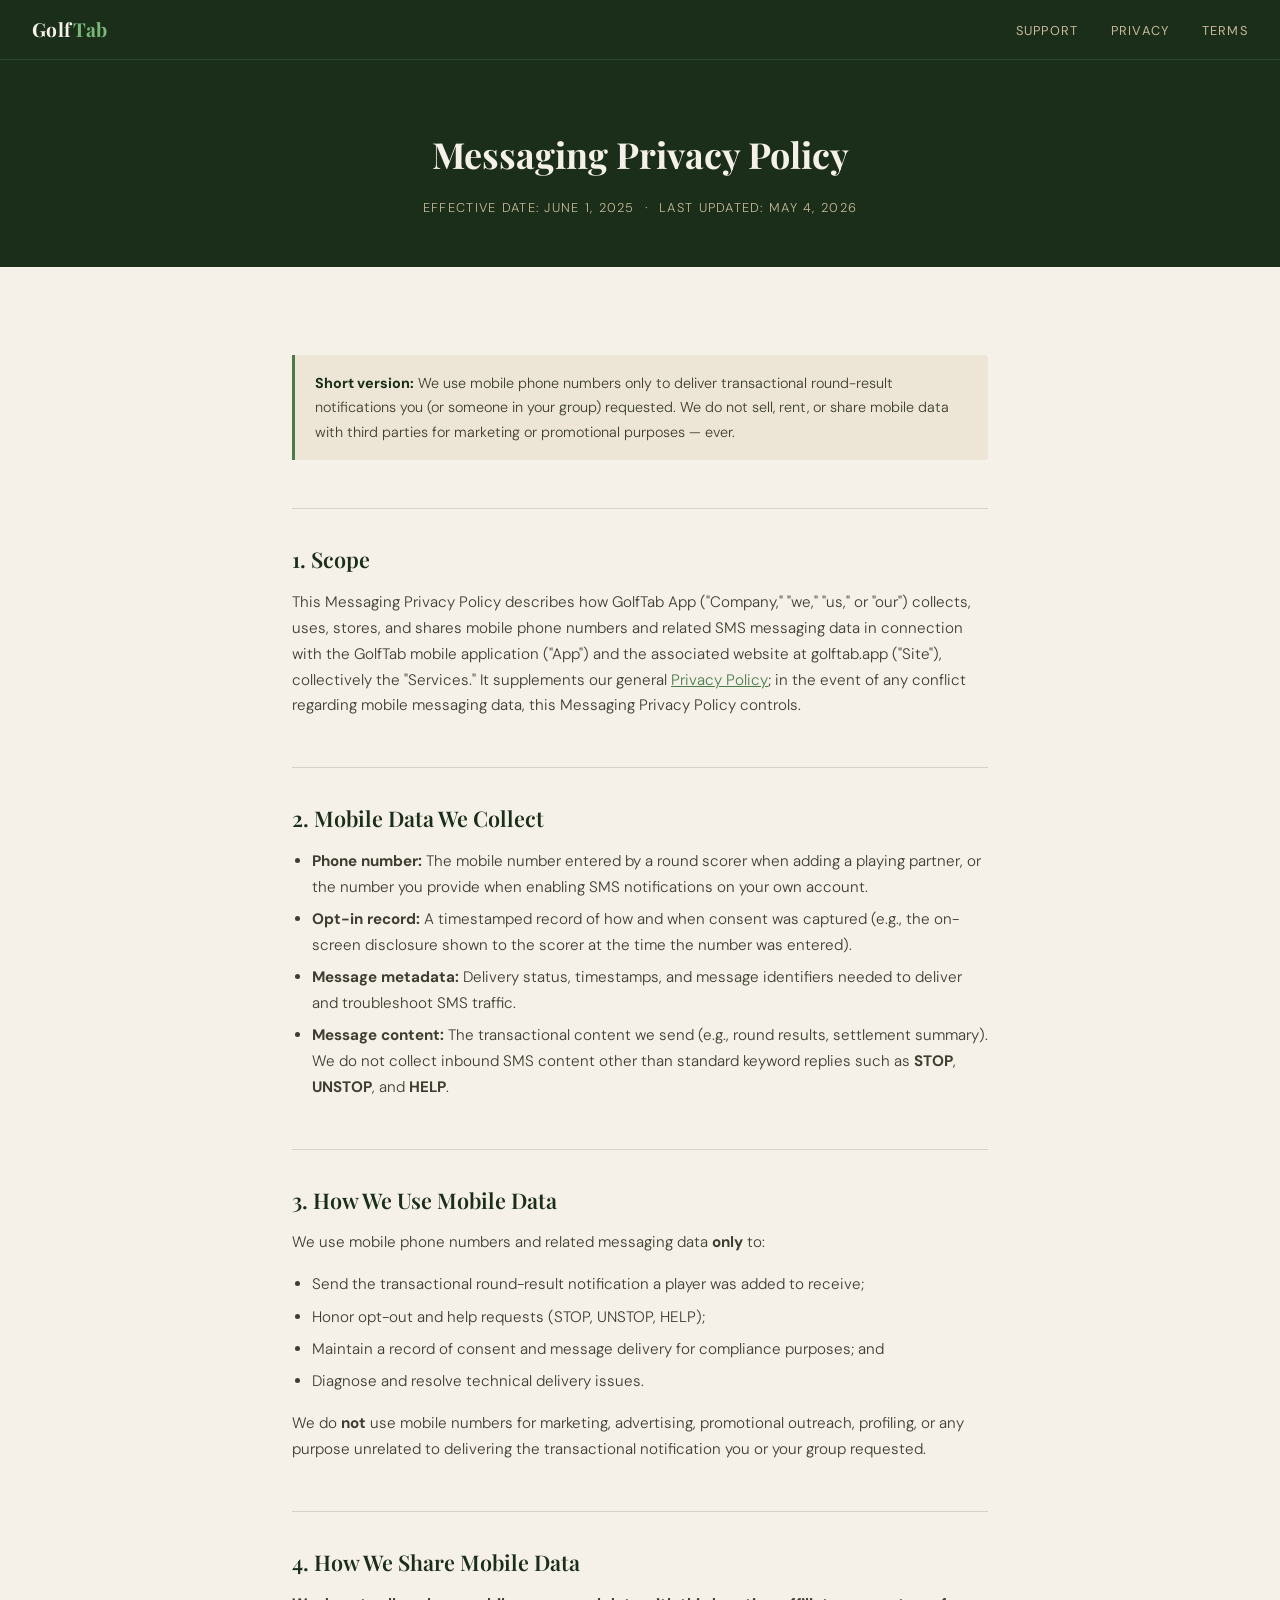
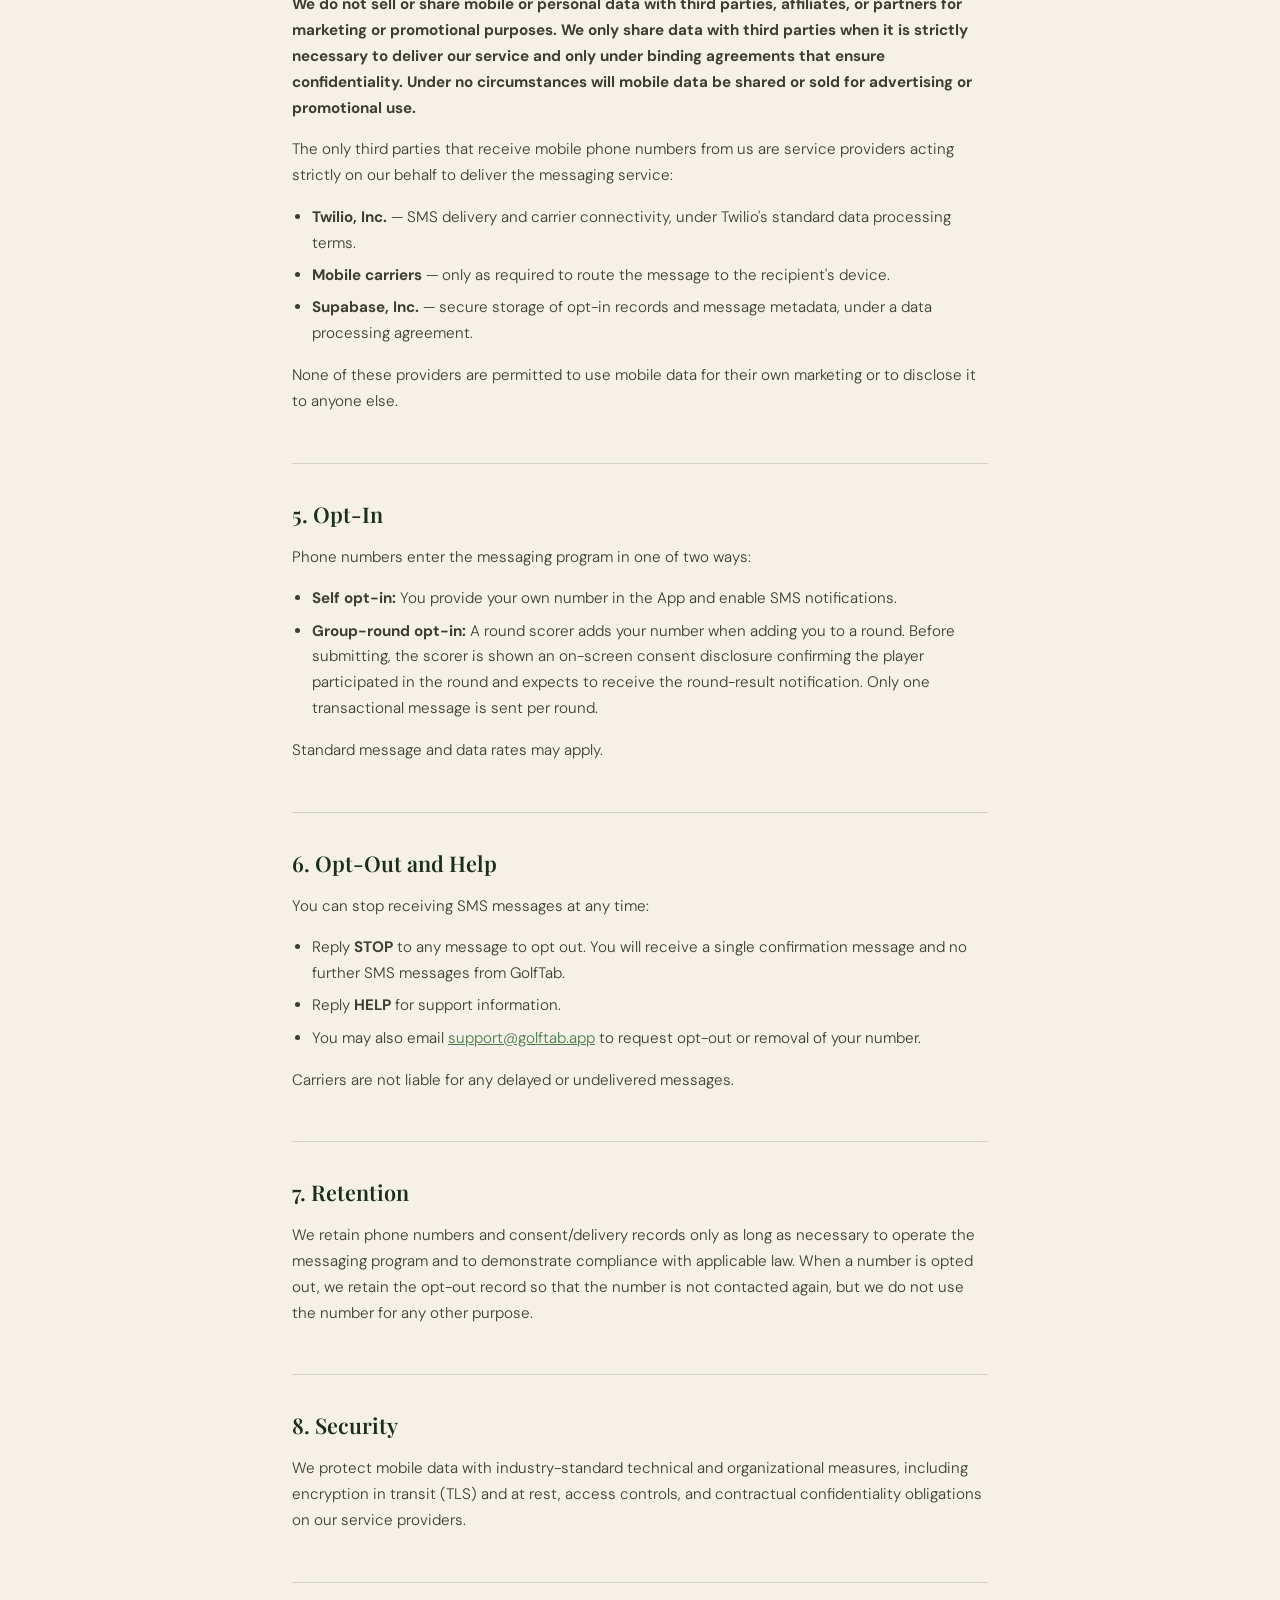
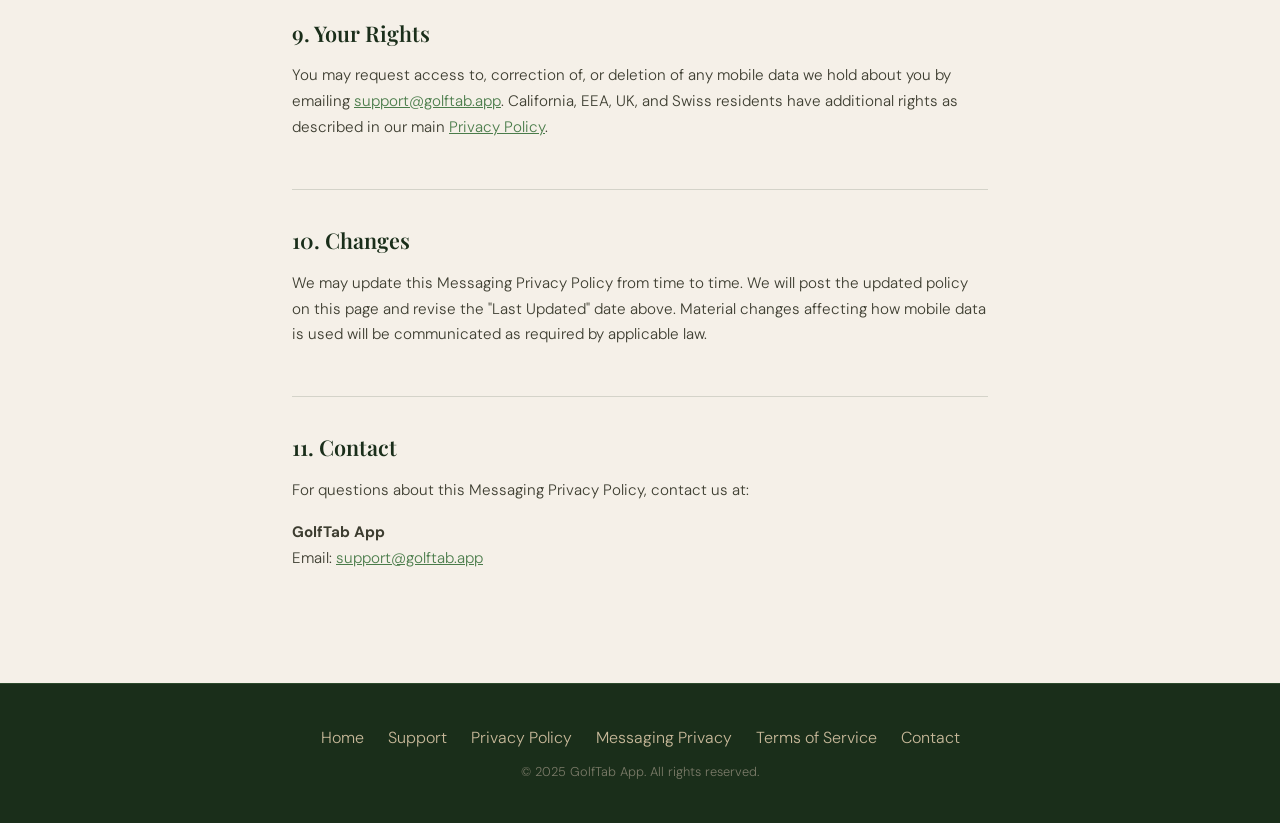
==== messaging-privacy.html @ 6eedebc6 "Add dedicated Messaging Privacy Policy and Messaging Terms pages Adds golftab.app/messaging-privacy " ====
<!DOCTYPE html>
<html lang="en">
<head>
  <meta charset="UTF-8" />
  <meta name="viewport" content="width=device-width, initial-scale=1.0" />
  <title>Messaging Privacy Policy — GolfTab App</title>
  <meta name="description" content="GolfTab App Messaging Privacy Policy. How we collect, use, and protect mobile phone numbers and SMS data." />
  <link rel="stylesheet" href="style.css" />
</head>
<body>

<nav>
  <a href="index.html" class="nav-logo">Golf<span>Tab</span></a>
  <ul>
    <li><a href="support.html">Support</a></li>
    <li><a href="privacy.html">Privacy</a></li>
    <li><a href="terms.html">Terms</a></li>
  </ul>
</nav>

<div class="legal-hero">
  <h1>Messaging Privacy Policy</h1>
  <p class="meta">Effective Date: June 1, 2025 &nbsp;·&nbsp; Last Updated: May 4, 2026</p>
</div>

<div class="legal-body">

  <div class="callout">
    <strong>Short version:</strong> We use mobile phone numbers only to deliver transactional round-result notifications you (or someone in your group) requested. We do not sell, rent, or share mobile data with third parties for marketing or promotional purposes — ever.
  </div>

  <h2>1. Scope</h2>
  <p>This Messaging Privacy Policy describes how GolfTab App ("Company," "we," "us," or "our") collects, uses, stores, and shares mobile phone numbers and related SMS messaging data in connection with the GolfTab mobile application ("App") and the associated website at golftab.app ("Site"), collectively the "Services." It supplements our general <a href="privacy.html">Privacy Policy</a>; in the event of any conflict regarding mobile messaging data, this Messaging Privacy Policy controls.</p>

  <h2>2. Mobile Data We Collect</h2>
  <ul>
    <li><strong>Phone number:</strong> The mobile number entered by a round scorer when adding a playing partner, or the number you provide when enabling SMS notifications on your own account.</li>
    <li><strong>Opt-in record:</strong> A timestamped record of how and when consent was captured (e.g., the on-screen disclosure shown to the scorer at the time the number was entered).</li>
    <li><strong>Message metadata:</strong> Delivery status, timestamps, and message identifiers needed to deliver and troubleshoot SMS traffic.</li>
    <li><strong>Message content:</strong> The transactional content we send (e.g., round results, settlement summary). We do not collect inbound SMS content other than standard keyword replies such as <strong>STOP</strong>, <strong>UNSTOP</strong>, and <strong>HELP</strong>.</li>
  </ul>

  <h2>3. How We Use Mobile Data</h2>
  <p>We use mobile phone numbers and related messaging data <strong>only</strong> to:</p>
  <ul>
    <li>Send the transactional round-result notification a player was added to receive;</li>
    <li>Honor opt-out and help requests (STOP, UNSTOP, HELP);</li>
    <li>Maintain a record of consent and message delivery for compliance purposes; and</li>
    <li>Diagnose and resolve technical delivery issues.</li>
  </ul>
  <p>We do <strong>not</strong> use mobile numbers for marketing, advertising, promotional outreach, profiling, or any purpose unrelated to delivering the transactional notification you or your group requested.</p>

  <h2>4. How We Share Mobile Data</h2>
  <p><strong>We do not sell or share mobile or personal data with third parties, affiliates, or partners for marketing or promotional purposes. We only share data with third parties when it is strictly necessary to deliver our service and only under binding agreements that ensure confidentiality. Under no circumstances will mobile data be shared or sold for advertising or promotional use.</strong></p>
  <p>The only third parties that receive mobile phone numbers from us are service providers acting strictly on our behalf to deliver the messaging service:</p>
  <ul>
    <li><strong>Twilio, Inc.</strong> — SMS delivery and carrier connectivity, under Twilio's standard data processing terms.</li>
    <li><strong>Mobile carriers</strong> — only as required to route the message to the recipient's device.</li>
    <li><strong>Supabase, Inc.</strong> — secure storage of opt-in records and message metadata, under a data processing agreement.</li>
  </ul>
  <p>None of these providers are permitted to use mobile data for their own marketing or to disclose it to anyone else.</p>

  <h2>5. Opt-In</h2>
  <p>Phone numbers enter the messaging program in one of two ways:</p>
  <ul>
    <li><strong>Self opt-in:</strong> You provide your own number in the App and enable SMS notifications.</li>
    <li><strong>Group-round opt-in:</strong> A round scorer adds your number when adding you to a round. Before submitting, the scorer is shown an on-screen consent disclosure confirming the player participated in the round and expects to receive the round-result notification. Only one transactional message is sent per round.</li>
  </ul>
  <p>Standard message and data rates may apply.</p>

  <h2>6. Opt-Out and Help</h2>
  <p>You can stop receiving SMS messages at any time:</p>
  <ul>
    <li>Reply <strong>STOP</strong> to any message to opt out. You will receive a single confirmation message and no further SMS messages from GolfTab.</li>
    <li>Reply <strong>HELP</strong> for support information.</li>
    <li>You may also email <a href="mailto:support@golftab.app">support@golftab.app</a> to request opt-out or removal of your number.</li>
  </ul>
  <p>Carriers are not liable for any delayed or undelivered messages.</p>

  <h2>7. Retention</h2>
  <p>We retain phone numbers and consent/delivery records only as long as necessary to operate the messaging program and to demonstrate compliance with applicable law. When a number is opted out, we retain the opt-out record so that the number is not contacted again, but we do not use the number for any other purpose.</p>

  <h2>8. Security</h2>
  <p>We protect mobile data with industry-standard technical and organizational measures, including encryption in transit (TLS) and at rest, access controls, and contractual confidentiality obligations on our service providers.</p>

  <h2>9. Your Rights</h2>
  <p>You may request access to, correction of, or deletion of any mobile data we hold about you by emailing <a href="mailto:support@golftab.app">support@golftab.app</a>. California, EEA, UK, and Swiss residents have additional rights as described in our main <a href="privacy.html">Privacy Policy</a>.</p>

  <h2>10. Changes</h2>
  <p>We may update this Messaging Privacy Policy from time to time. We will post the updated policy on this page and revise the "Last Updated" date above. Material changes affecting how mobile data is used will be communicated as required by applicable law.</p>

  <h2>11. Contact</h2>
  <p>For questions about this Messaging Privacy Policy, contact us at:</p>
  <p>
    <strong>GolfTab App</strong><br>
    Email: <a href="mailto:support@golftab.app">support@golftab.app</a>
  </p>

</div>

<footer>
  <div class="footer-links">
    <a href="index.html">Home</a>
    <a href="support.html">Support</a>
    <a href="privacy.html">Privacy Policy</a>
    <a href="messaging-privacy.html">Messaging Privacy</a>
    <a href="terms.html">Terms of Service</a>
    <a href="mailto:support@golftab.app">Contact</a>
  </div>
  <p>&copy; 2025 GolfTab App. All rights reserved.</p>
</footer>

</body>
</html>
---- style.css ----
@import url('https://fonts.googleapis.com/css2?family=Playfair+Display:wght@400;600;700&family=DM+Sans:ital,wght@0,300;0,400;0,500;1,300&display=swap');

*, *::before, *::after { box-sizing: border-box; margin: 0; padding: 0; }

:root {
  --green-deep:   #1a2e1a;
  --green-mid:    #2d4a2d;
  --green-accent: #4a7c4a;
  --green-light:  #7ab87a;
  --cream:        #f5f0e8;
  --cream-dark:   #ede6d6;
  --tan:          #c8b99a;
  --ink:          #1a1a14;
  --ink-soft:     #3d3d30;
  --muted:        #7a7a68;
  --white:        #ffffff;
  --rule:         rgba(26,46,26,0.15);
}

html { scroll-behavior: smooth; }

body {
  font-family: 'DM Sans', sans-serif;
  font-weight: 300;
  background: var(--cream);
  color: var(--ink);
  line-height: 1.7;
  font-size: 16px;
}

/* ── NAV ── */
nav {
  position: sticky; top: 0; z-index: 100;
  background: var(--green-deep);
  padding: 0 2rem;
  display: flex; align-items: center; justify-content: space-between;
  height: 60px;
  border-bottom: 1px solid var(--green-mid);
}
.nav-logo {
  font-family: 'Playfair Display', serif;
  font-size: 1.2rem;
  font-weight: 700;
  color: var(--cream);
  text-decoration: none;
  letter-spacing: 0.02em;
}
.nav-logo span { color: var(--green-light); }
nav ul {
  list-style: none;
  display: flex; gap: 2rem;
}
nav ul a {
  font-size: 0.8rem;
  font-weight: 400;
  letter-spacing: 0.1em;
  text-transform: uppercase;
  color: var(--tan);
  text-decoration: none;
  transition: color 0.2s;
}
nav ul a:hover { color: var(--cream); }

/* ── HERO ── */
.hero {
  background: var(--green-deep);
  padding: 6rem 2rem 5rem;
  text-align: center;
  position: relative;
  overflow: hidden;
}
.hero::before {
  content: '';
  position: absolute; inset: 0;
  background: radial-gradient(ellipse at 50% 120%, var(--green-mid) 0%, transparent 65%);
  pointer-events: none;
}
.hero-eyebrow {
  font-size: 0.7rem;
  letter-spacing: 0.25em;
  text-transform: uppercase;
  color: var(--green-light);
  margin-bottom: 1.25rem;
  font-weight: 500;
}
.hero h1 {
  font-family: 'Playfair Display', serif;
  font-size: clamp(2.5rem, 6vw, 4.5rem);
  font-weight: 700;
  color: var(--cream);
  line-height: 1.1;
  max-width: 700px;
  margin: 0 auto 1.5rem;
}
.hero h1 em {
  font-style: italic;
  color: var(--green-light);
}
.hero-sub {
  font-size: 1.05rem;
  color: var(--tan);
  max-width: 480px;
  margin: 0 auto 2.5rem;
  font-weight: 300;
}
.btn {
  display: inline-block;
  padding: 0.85rem 2.25rem;
  background: var(--green-accent);
  color: var(--cream);
  border-radius: 4px;
  font-size: 0.8rem;
  font-weight: 500;
  letter-spacing: 0.12em;
  text-transform: uppercase;
  text-decoration: none;
  transition: background 0.2s, transform 0.15s;
}
.btn:hover { background: var(--green-light); transform: translateY(-1px); }
.btn-outline {
  background: transparent;
  border: 1px solid var(--green-accent);
  color: var(--green-light);
  margin-left: 1rem;
}
.btn-outline:hover { background: var(--green-mid); }

/* ── FEATURES ── */
.features {
  display: grid;
  grid-template-columns: repeat(auto-fit, minmax(220px, 1fr));
  gap: 1px;
  background: var(--rule);
  border-top: 1px solid var(--rule);
  border-bottom: 1px solid var(--rule);
}
.feature-card {
  background: var(--cream);
  padding: 2.5rem 2rem;
}
.feature-icon {
  font-size: 1.8rem;
  margin-bottom: 1rem;
}
.feature-card h3 {
  font-family: 'Playfair Display', serif;
  font-size: 1.1rem;
  font-weight: 600;
  margin-bottom: 0.5rem;
  color: var(--green-deep);
}
.feature-card p {
  font-size: 0.9rem;
  color: var(--ink-soft);
  line-height: 1.65;
}

/* ── DISCLAIMER BAND ── */
.disclaimer-band {
  background: var(--green-mid);
  padding: 2rem;
  text-align: center;
}
.disclaimer-band p {
  font-size: 0.85rem;
  color: var(--tan);
  max-width: 640px;
  margin: 0 auto;
  line-height: 1.6;
}
.disclaimer-band strong { color: var(--cream); }

/* ── LEGAL PAGES ── */
.legal-hero {
  background: var(--green-deep);
  padding: 4rem 2rem 3rem;
  text-align: center;
}
.legal-hero h1 {
  font-family: 'Playfair Display', serif;
  font-size: 2.25rem;
  color: var(--cream);
  font-weight: 700;
}
.legal-hero .meta {
  font-size: 0.8rem;
  letter-spacing: 0.1em;
  text-transform: uppercase;
  color: var(--tan);
  margin-top: 0.75rem;
}

.legal-body {
  max-width: 760px;
  margin: 0 auto;
  padding: 4rem 2rem 6rem;
}
.legal-body h2 {
  font-family: 'Playfair Display', serif;
  font-size: 1.35rem;
  font-weight: 600;
  color: var(--green-deep);
  margin: 3rem 0 0.75rem;
  padding-top: 2rem;
  border-top: 1px solid var(--rule);
}
.legal-body h2:first-child { border-top: none; margin-top: 0; padding-top: 0; }
.legal-body p { margin-bottom: 1rem; color: var(--ink-soft); font-size: 0.95rem; }
.legal-body ul {
  margin: 0.5rem 0 1rem 1.25rem;
  color: var(--ink-soft);
  font-size: 0.95rem;
}
.legal-body ul li { margin-bottom: 0.4rem; }
.legal-body a { color: var(--green-accent); text-decoration: underline; }
.legal-body .callout {
  background: var(--cream-dark);
  border-left: 3px solid var(--green-accent);
  padding: 1rem 1.25rem;
  margin: 1.5rem 0;
  border-radius: 0 4px 4px 0;
  font-size: 0.9rem;
  color: var(--ink-soft);
}
.legal-body .callout strong { color: var(--green-deep); }

/* ── FOOTER ── */
footer {
  background: var(--green-deep);
  padding: 2.5rem 2rem;
  text-align: center;
  border-top: 1px solid var(--green-mid);
}
footer p {
  font-size: 0.8rem;
  color: var(--muted);
  line-height: 1.8;
}
footer a { color: var(--tan); text-decoration: none; }
footer a:hover { color: var(--cream); }
.footer-links { margin-bottom: 0.5rem; display: flex; justify-content: center; gap: 1.5rem; flex-wrap: wrap; }

@media (max-width: 600px) {
  .hero { padding: 4rem 1.25rem 3.5rem; }
  .btn-outline { margin-left: 0; margin-top: 0.75rem; }
  nav ul { gap: 1rem; }
  .legal-body { padding: 2.5rem 1.25rem 4rem; }
}
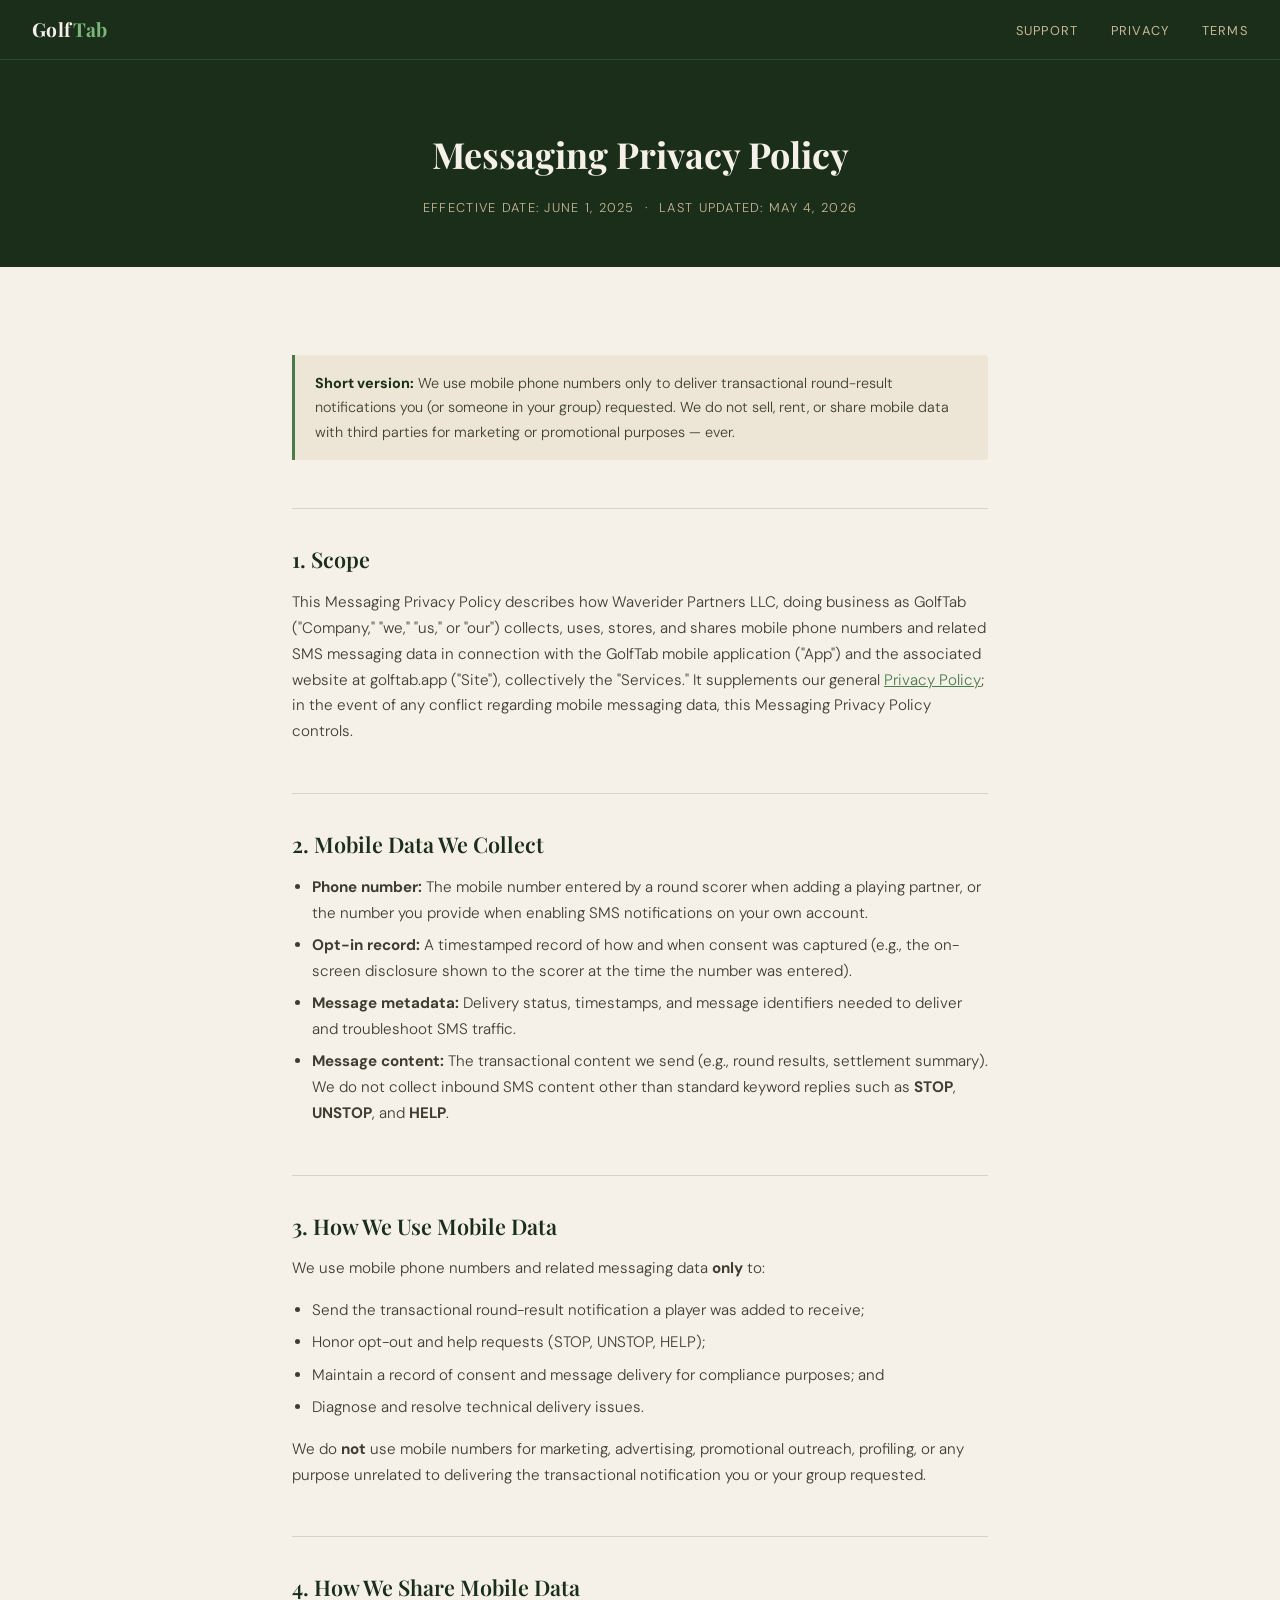
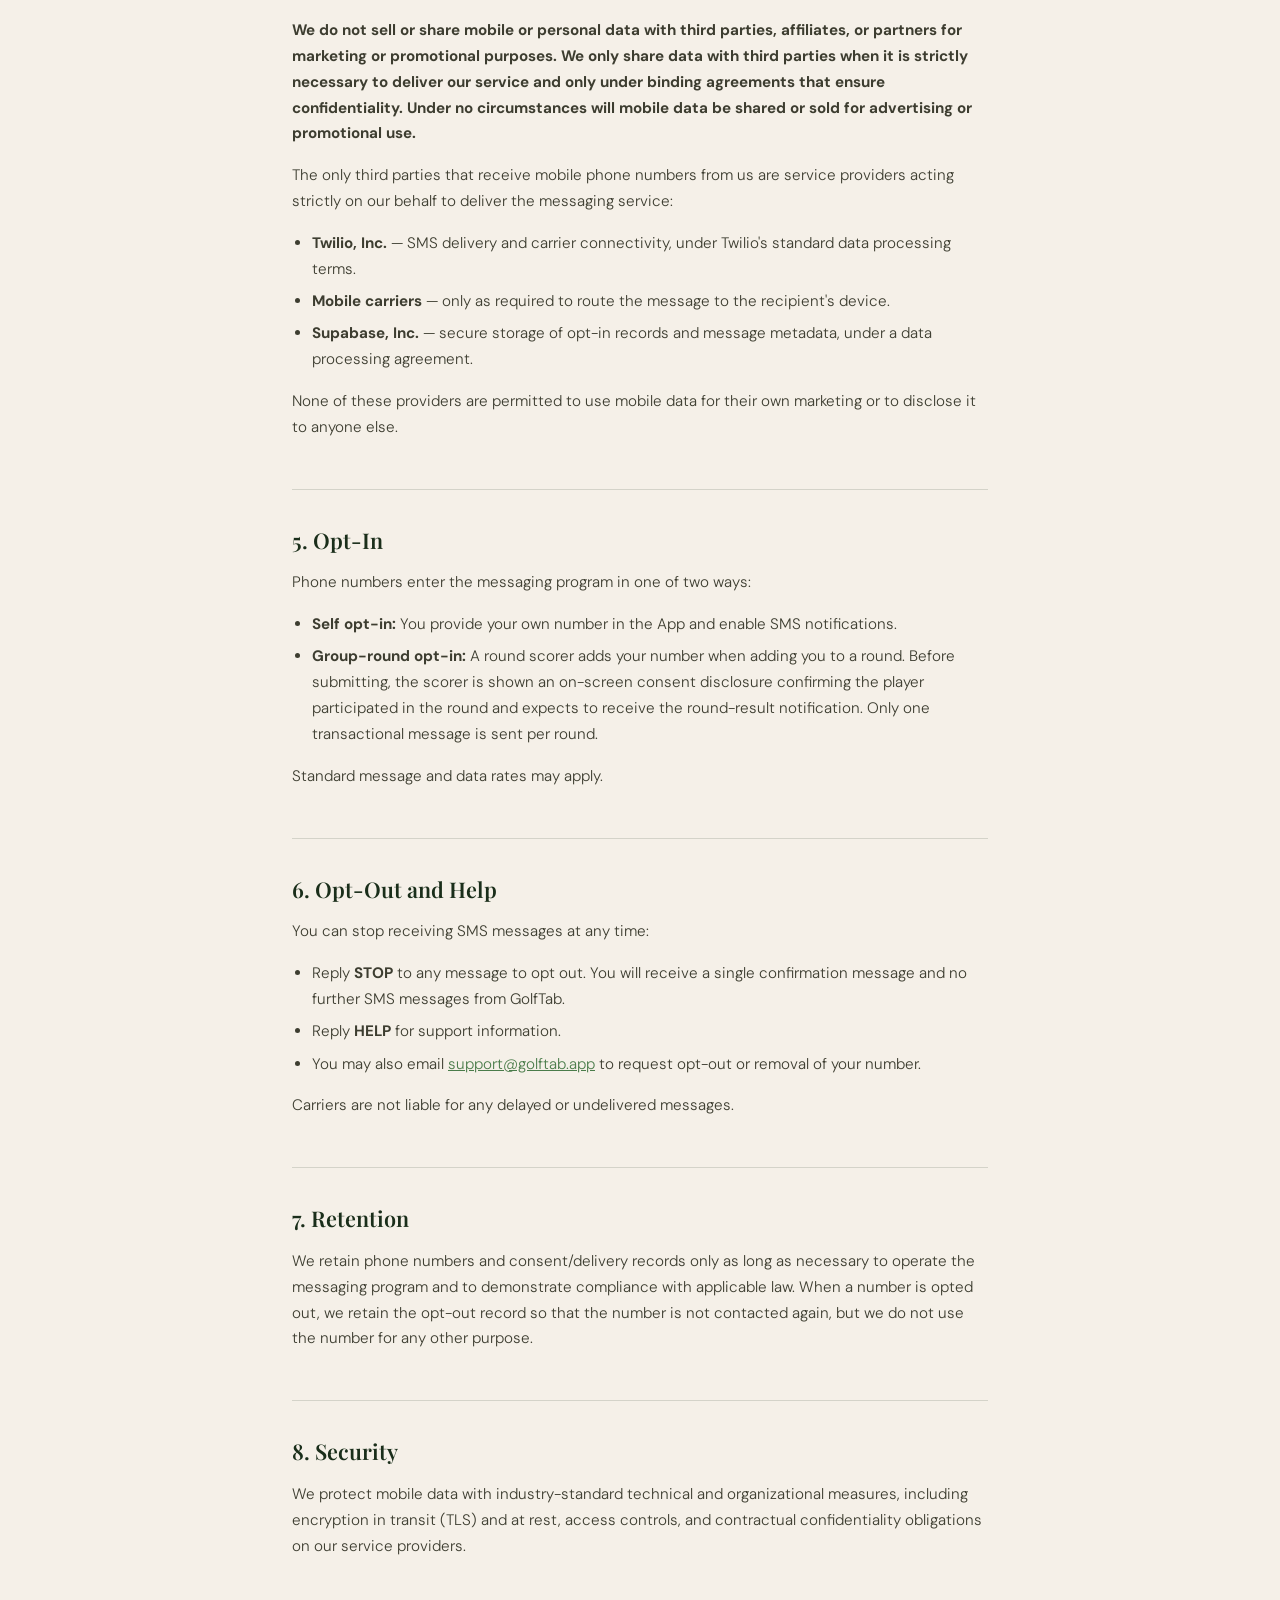
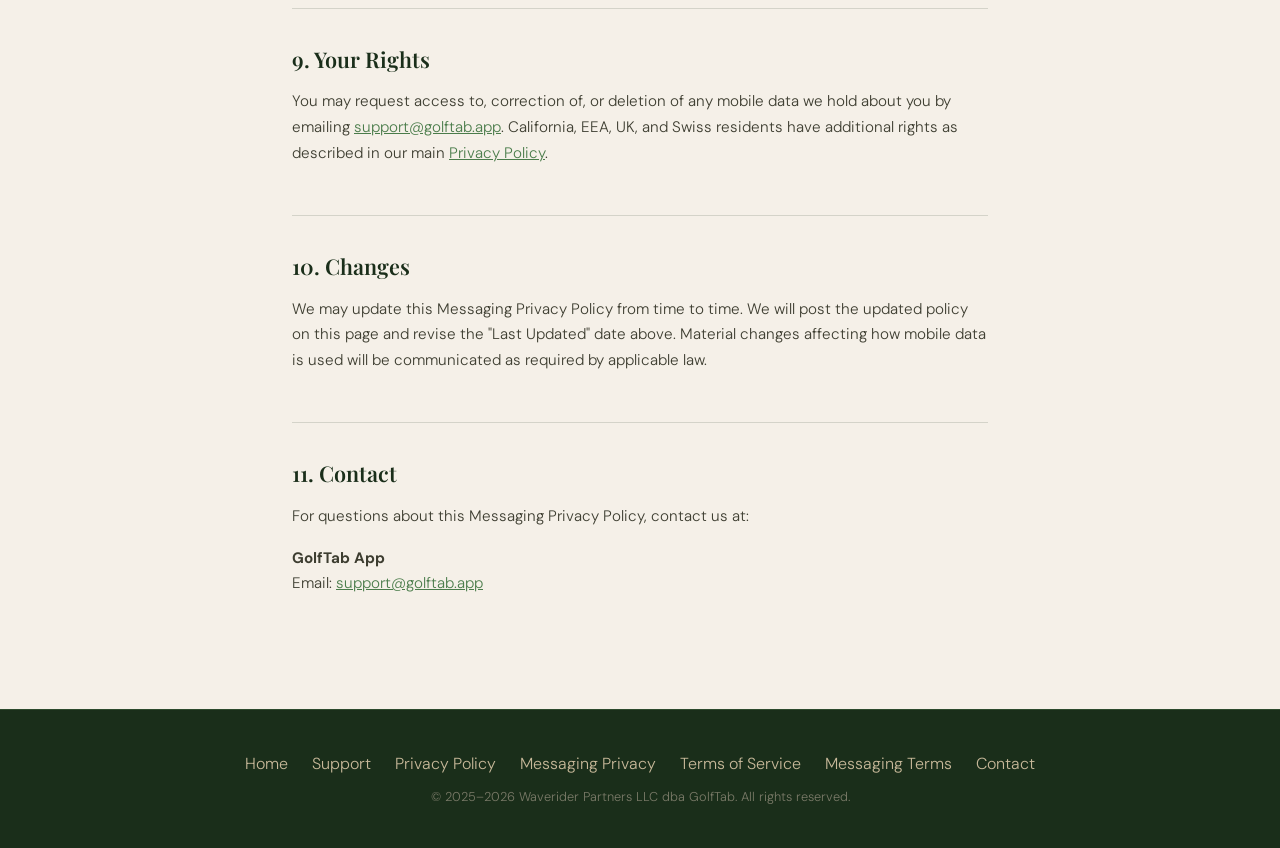
==== commit 816fc260: "Identify Waverider Partners LLC as operator across legal pages Connects the GolfTab brand to its reg" ====
--- a/messaging-privacy.html
+++ b/messaging-privacy.html
@@ -30,7 +30,7 @@
   </div>
 
   <h2>1. Scope</h2>
-  <p>This Messaging Privacy Policy describes how GolfTab App ("Company," "we," "us," or "our") collects, uses, stores, and shares mobile phone numbers and related SMS messaging data in connection with the GolfTab mobile application ("App") and the associated website at golftab.app ("Site"), collectively the "Services." It supplements our general <a href="privacy.html">Privacy Policy</a>; in the event of any conflict regarding mobile messaging data, this Messaging Privacy Policy controls.</p>
+  <p>This Messaging Privacy Policy describes how Waverider Partners LLC, doing business as GolfTab ("Company," "we," "us," or "our") collects, uses, stores, and shares mobile phone numbers and related SMS messaging data in connection with the GolfTab mobile application ("App") and the associated website at golftab.app ("Site"), collectively the "Services." It supplements our general <a href="privacy.html">Privacy Policy</a>; in the event of any conflict regarding mobile messaging data, this Messaging Privacy Policy controls.</p>
 
   <h2>2. Mobile Data We Collect</h2>
   <ul>
@@ -105,9 +105,10 @@
     <a href="privacy.html">Privacy Policy</a>
     <a href="messaging-privacy.html">Messaging Privacy</a>
     <a href="terms.html">Terms of Service</a>
+    <a href="messaging-terms.html">Messaging Terms</a>
     <a href="mailto:support@golftab.app">Contact</a>
   </div>
-  <p>&copy; 2025 GolfTab App. All rights reserved.</p>
+  <p>&copy; 2025&ndash;2026 Waverider Partners LLC dba GolfTab. All rights reserved.</p>
 </footer>
 
 </body>
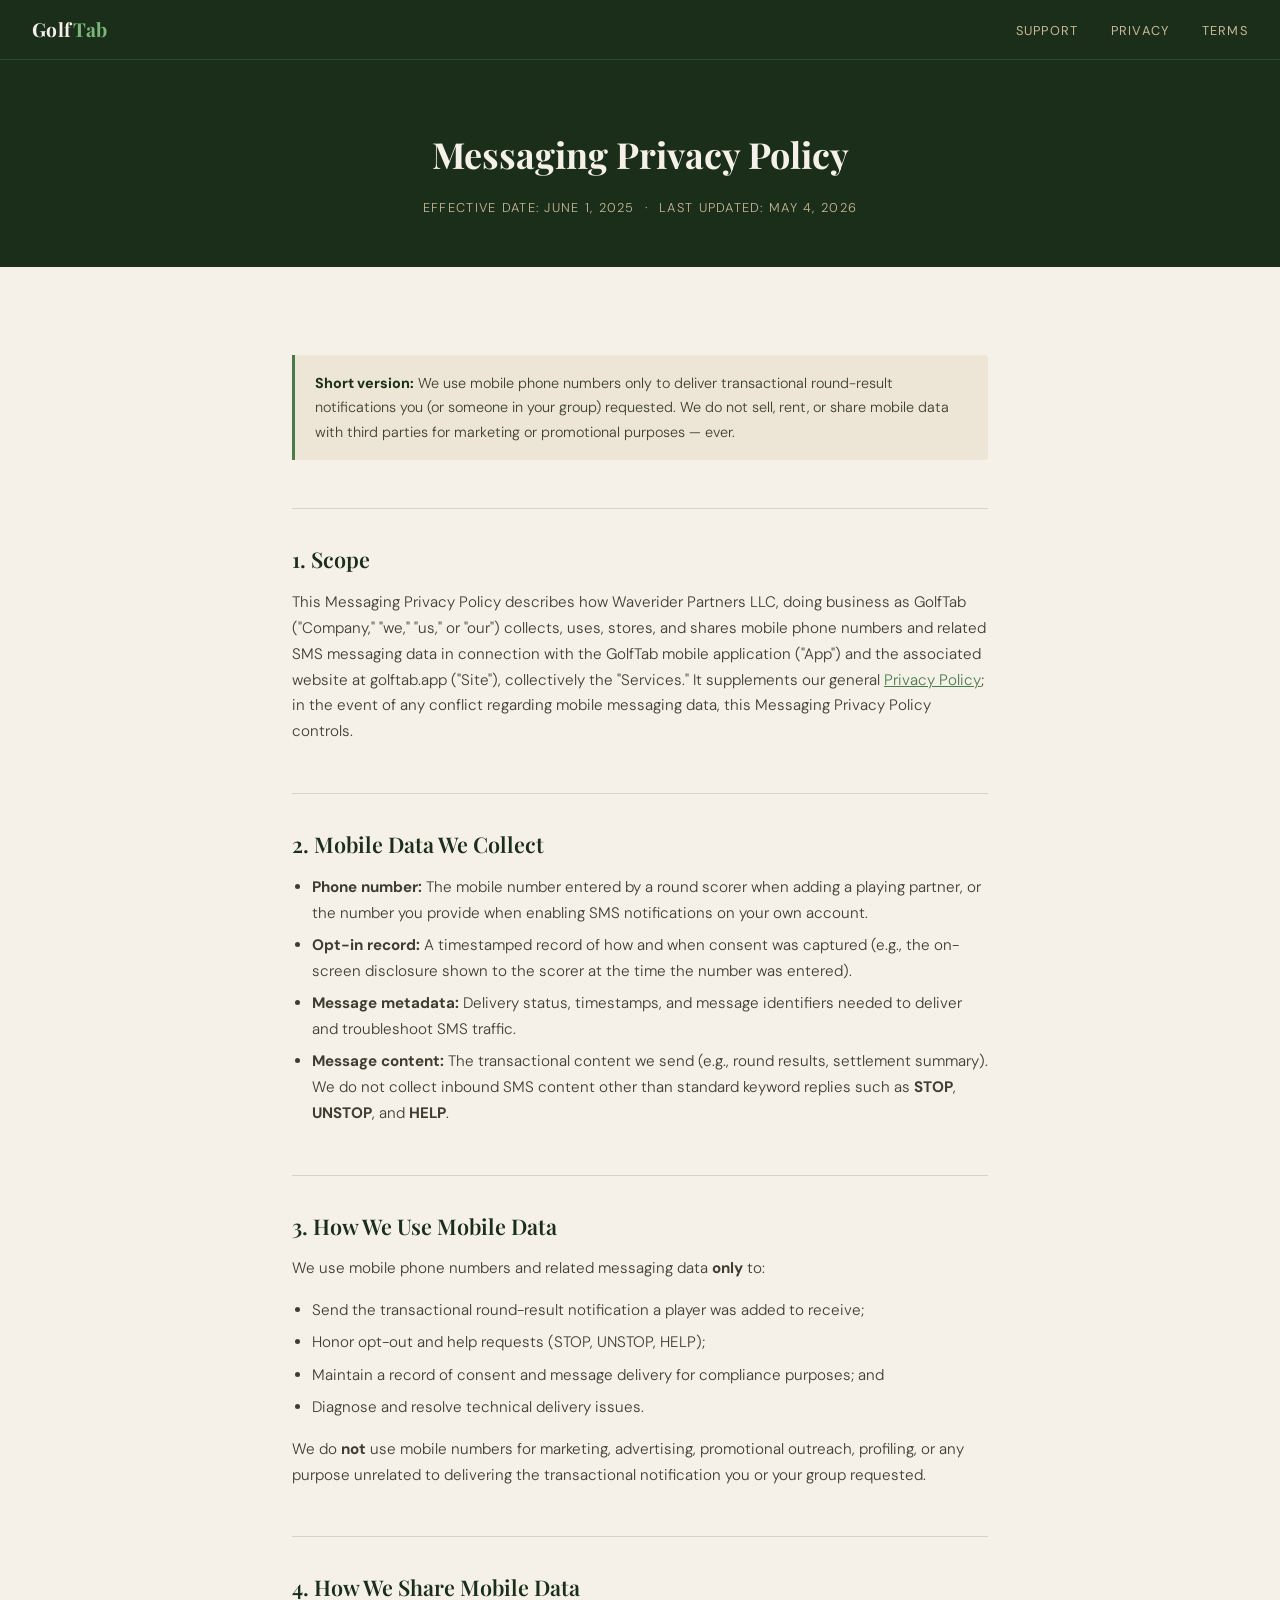
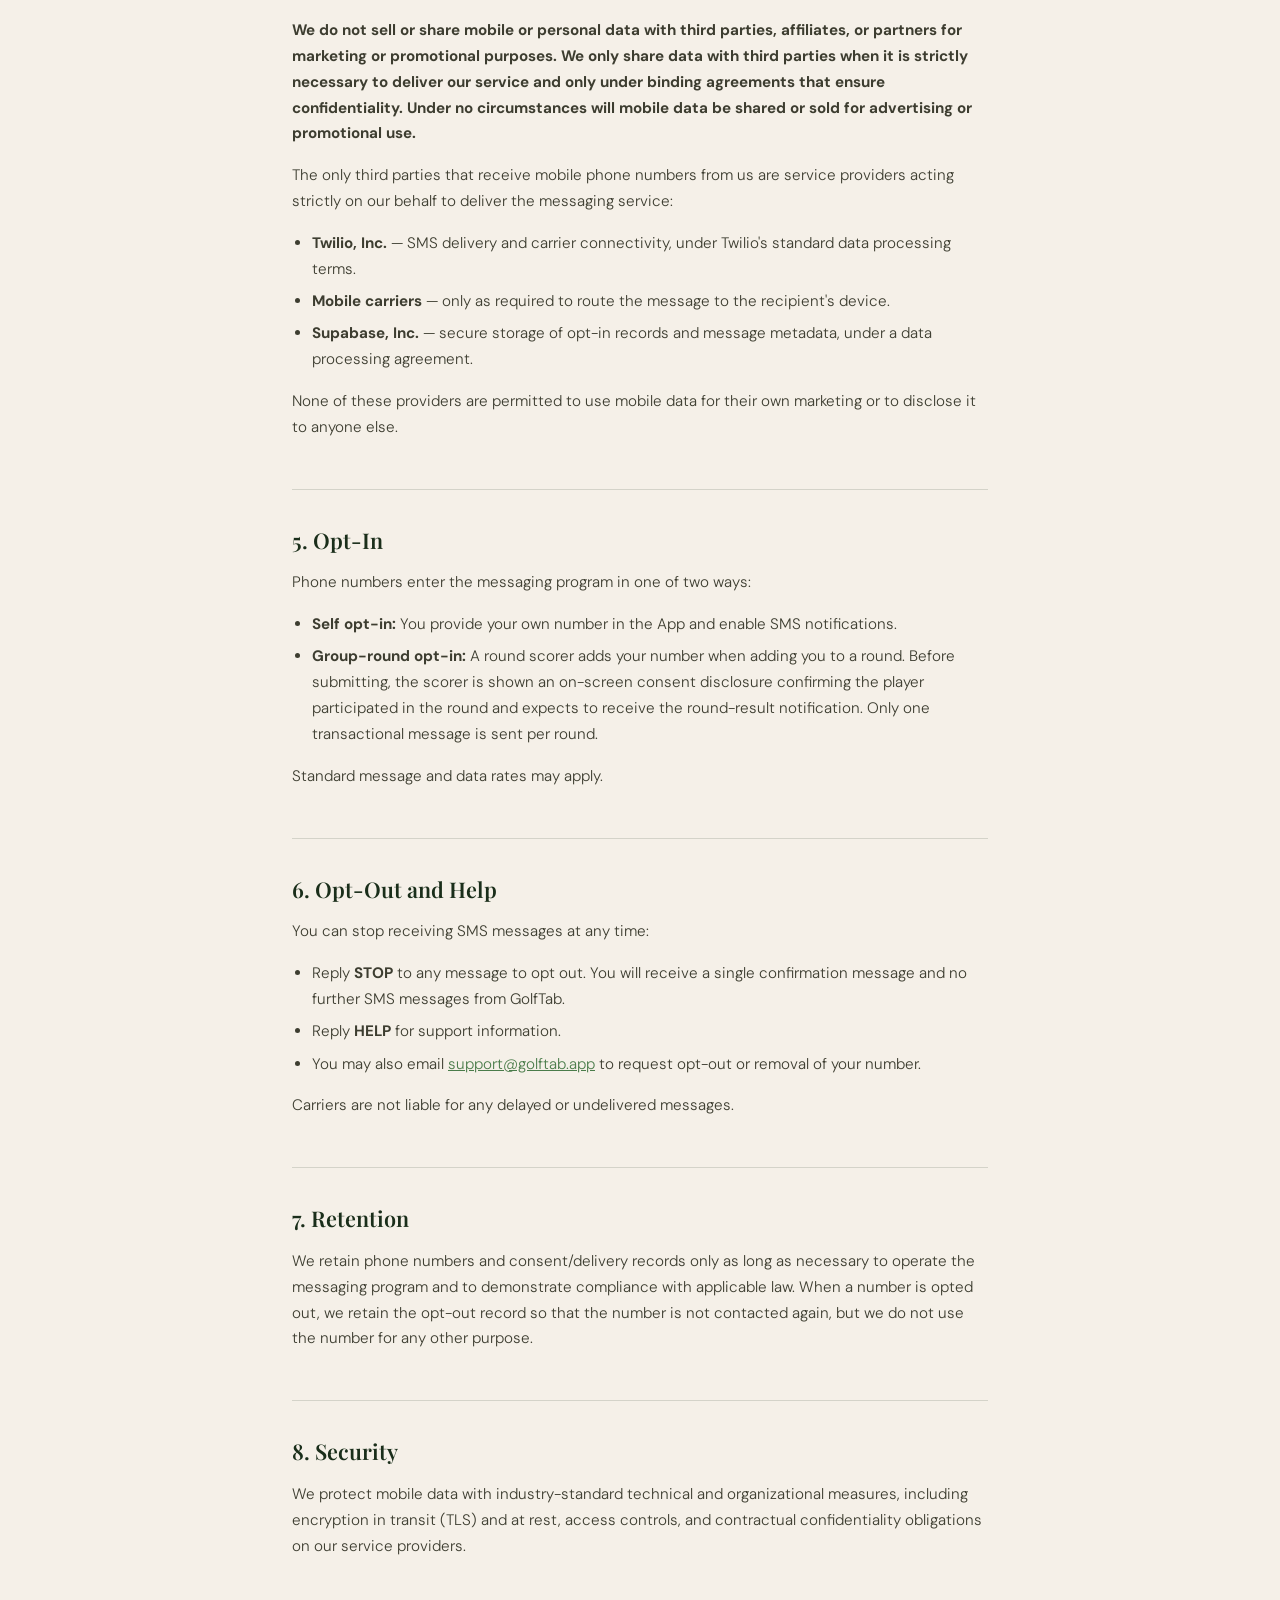
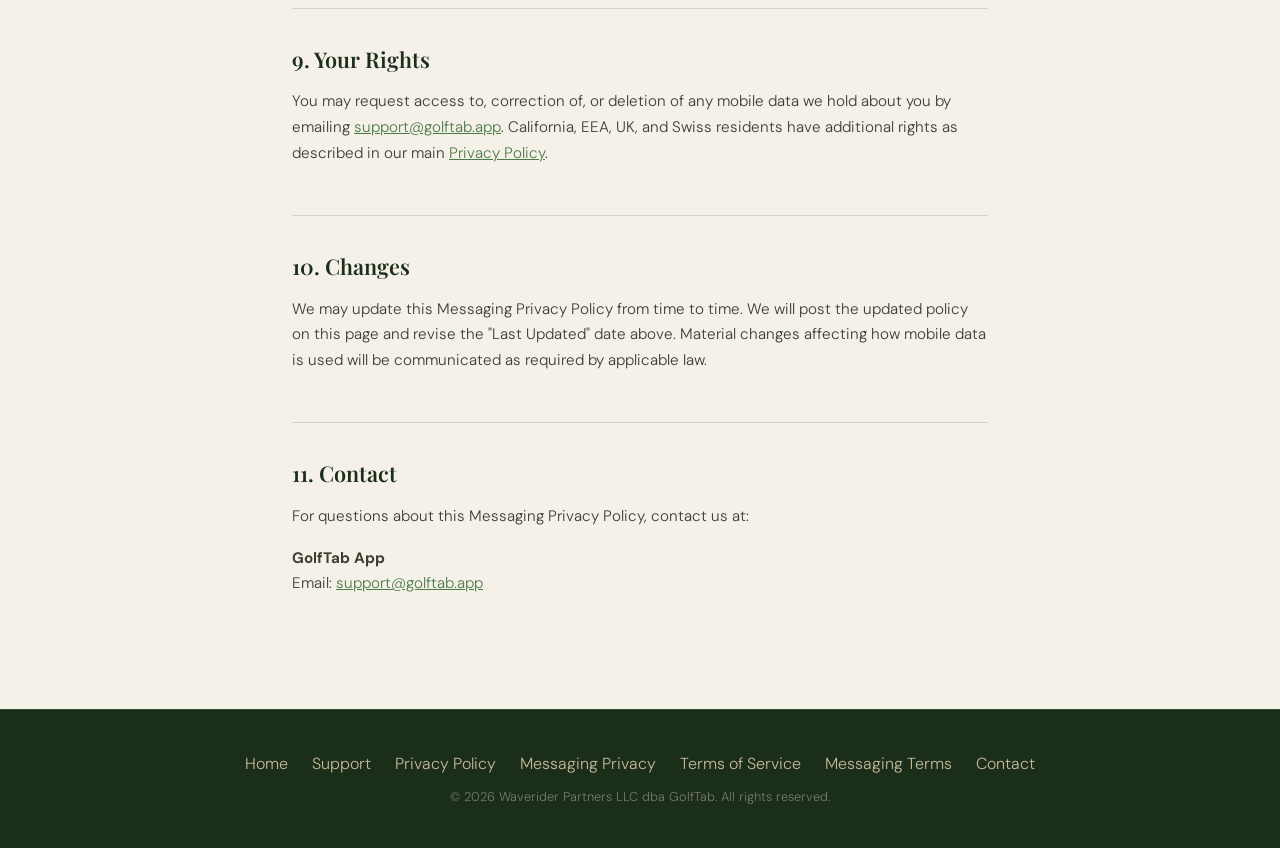
==== commit f096ff9a: "Update Privacy and Terms dates to March 15, 2026; copyright to 2026" ====
--- a/messaging-privacy.html
+++ b/messaging-privacy.html
@@ -108,7 +108,7 @@
     <a href="messaging-terms.html">Messaging Terms</a>
     <a href="mailto:support@golftab.app">Contact</a>
   </div>
-  <p>&copy; 2025&ndash;2026 Waverider Partners LLC dba GolfTab. All rights reserved.</p>
+  <p>&copy; 2026 Waverider Partners LLC dba GolfTab. All rights reserved.</p>
 </footer>
 
 </body>
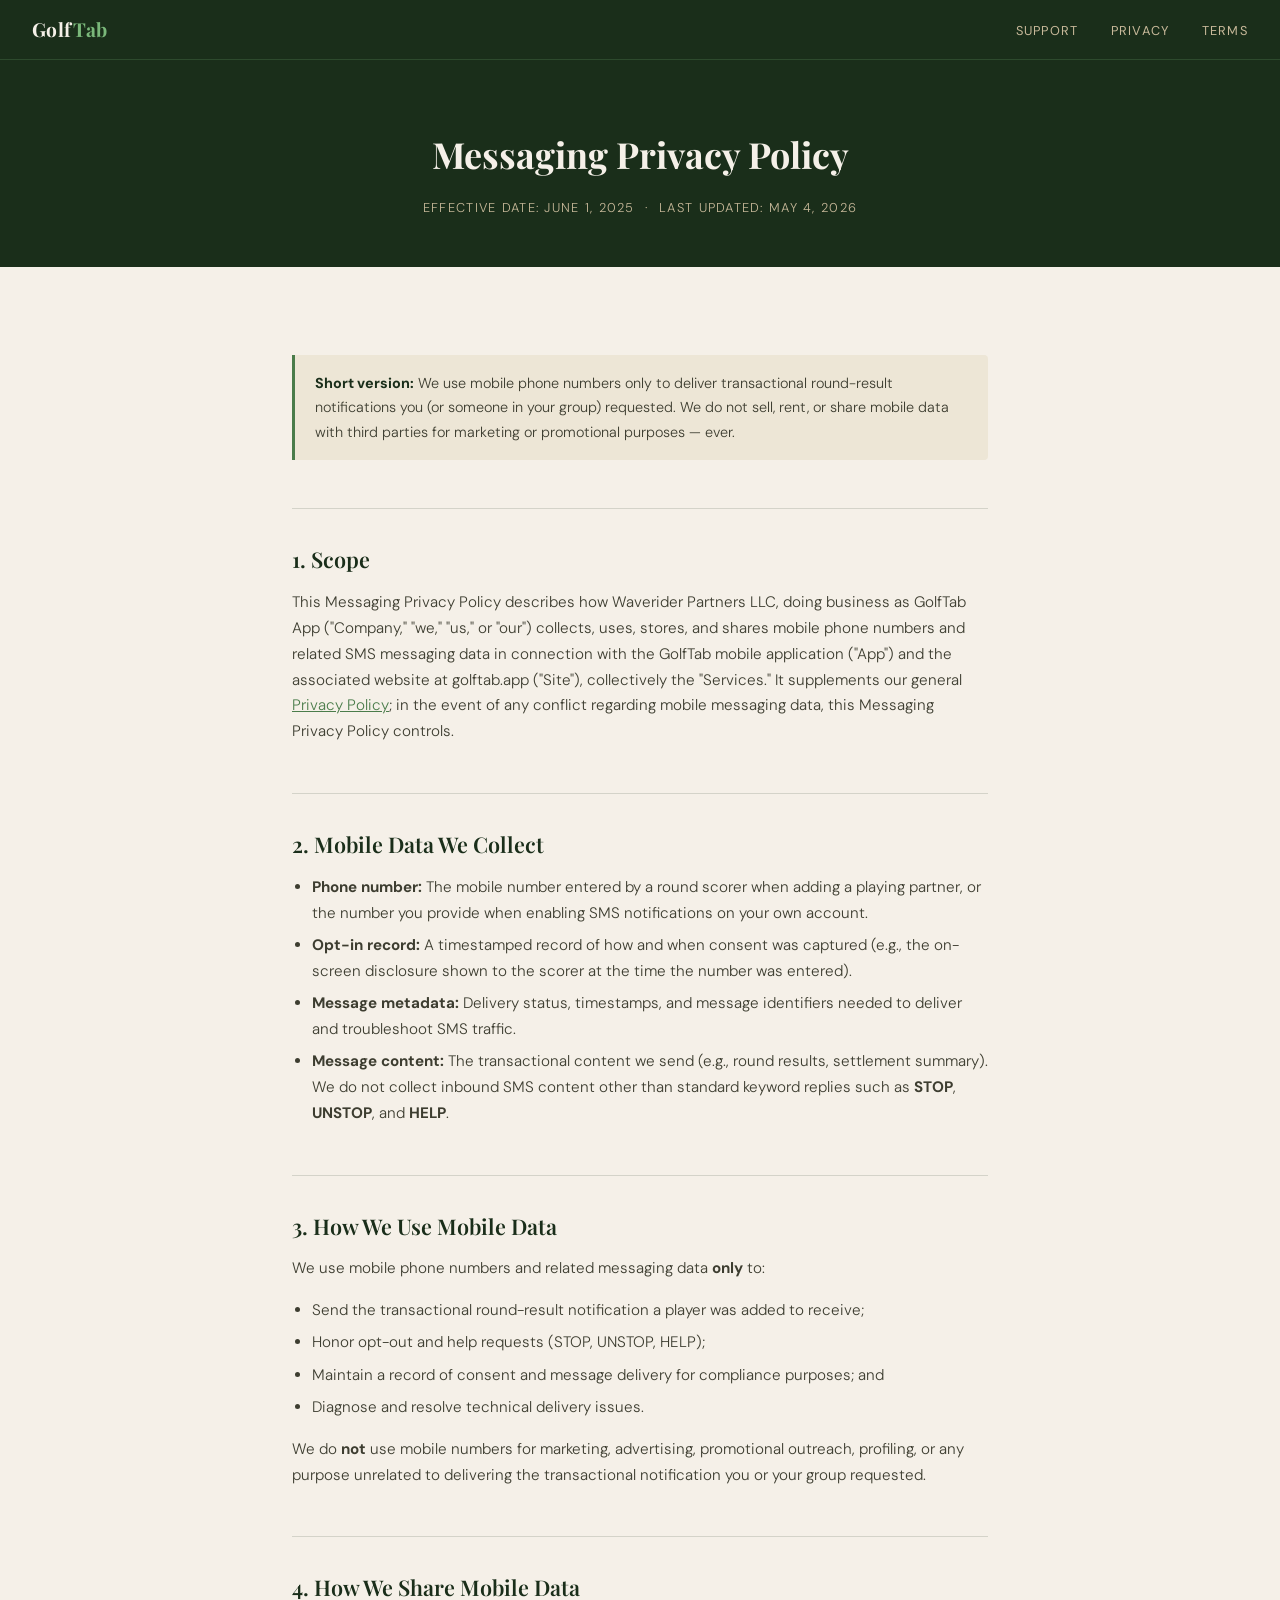
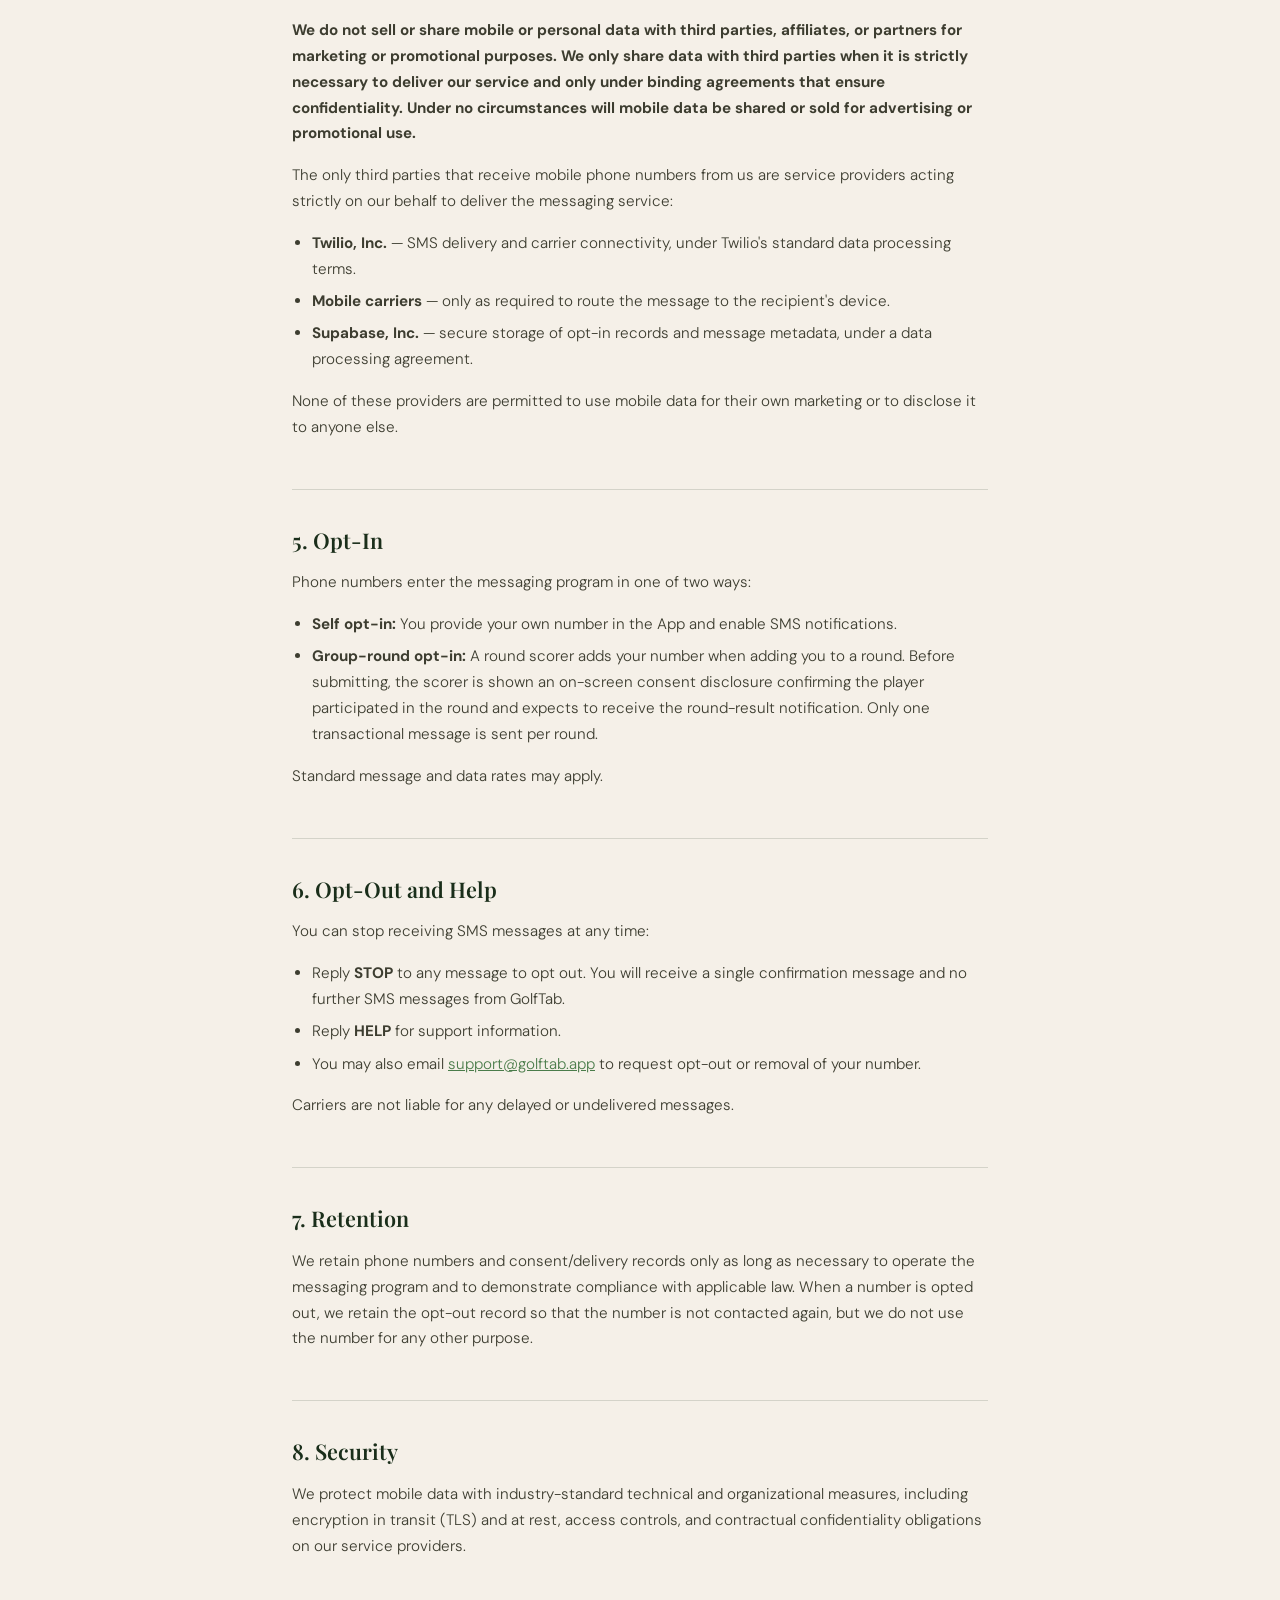
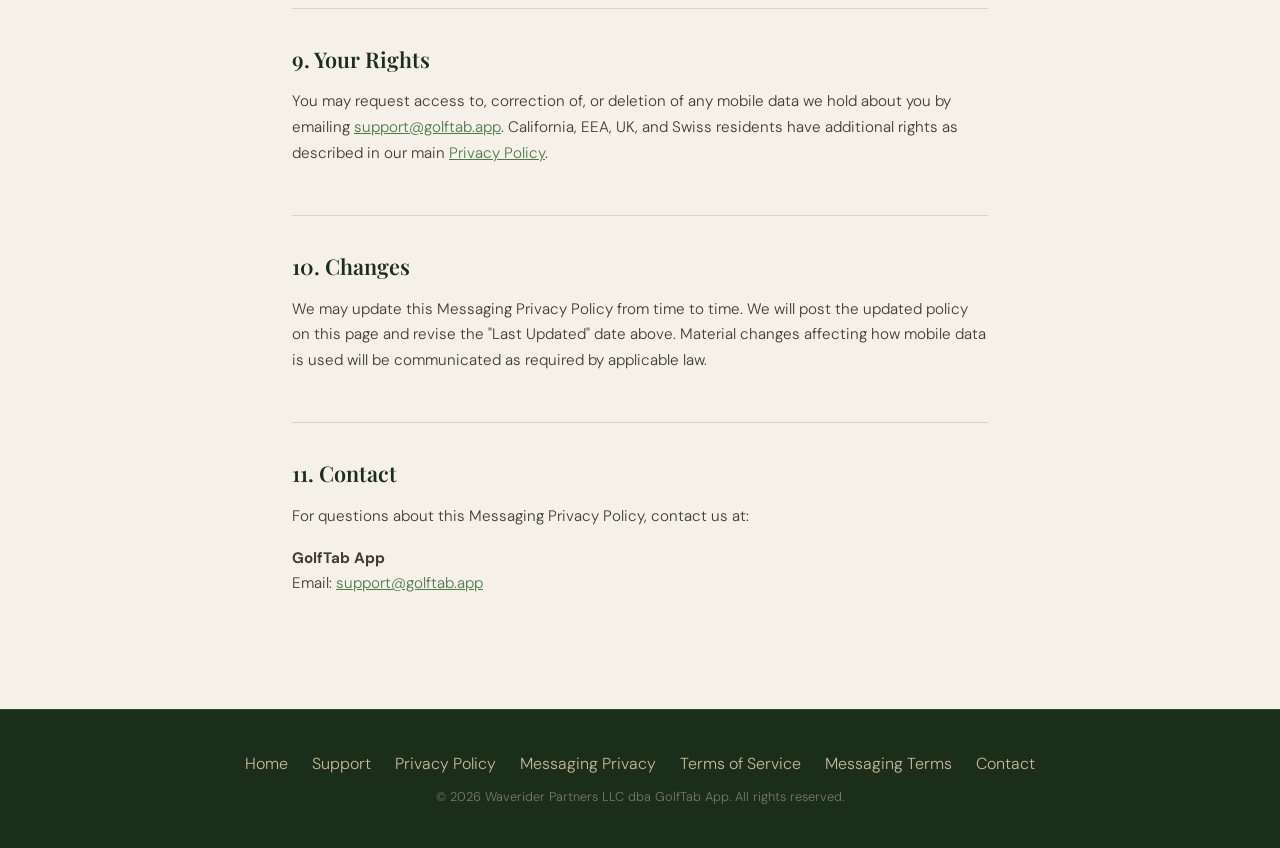
==== commit ca2b18d2: "Use 'GolfTab App' as the dba name throughout" ====
--- a/messaging-privacy.html
+++ b/messaging-privacy.html
@@ -30,7 +30,7 @@
   </div>
 
   <h2>1. Scope</h2>
-  <p>This Messaging Privacy Policy describes how Waverider Partners LLC, doing business as GolfTab ("Company," "we," "us," or "our") collects, uses, stores, and shares mobile phone numbers and related SMS messaging data in connection with the GolfTab mobile application ("App") and the associated website at golftab.app ("Site"), collectively the "Services." It supplements our general <a href="privacy.html">Privacy Policy</a>; in the event of any conflict regarding mobile messaging data, this Messaging Privacy Policy controls.</p>
+  <p>This Messaging Privacy Policy describes how Waverider Partners LLC, doing business as GolfTab App ("Company," "we," "us," or "our") collects, uses, stores, and shares mobile phone numbers and related SMS messaging data in connection with the GolfTab mobile application ("App") and the associated website at golftab.app ("Site"), collectively the "Services." It supplements our general <a href="privacy.html">Privacy Policy</a>; in the event of any conflict regarding mobile messaging data, this Messaging Privacy Policy controls.</p>
 
   <h2>2. Mobile Data We Collect</h2>
   <ul>
@@ -108,7 +108,7 @@
     <a href="messaging-terms.html">Messaging Terms</a>
     <a href="mailto:support@golftab.app">Contact</a>
   </div>
-  <p>&copy; 2026 Waverider Partners LLC dba GolfTab. All rights reserved.</p>
+  <p>&copy; 2026 Waverider Partners LLC dba GolfTab App. All rights reserved.</p>
 </footer>
 
 </body>
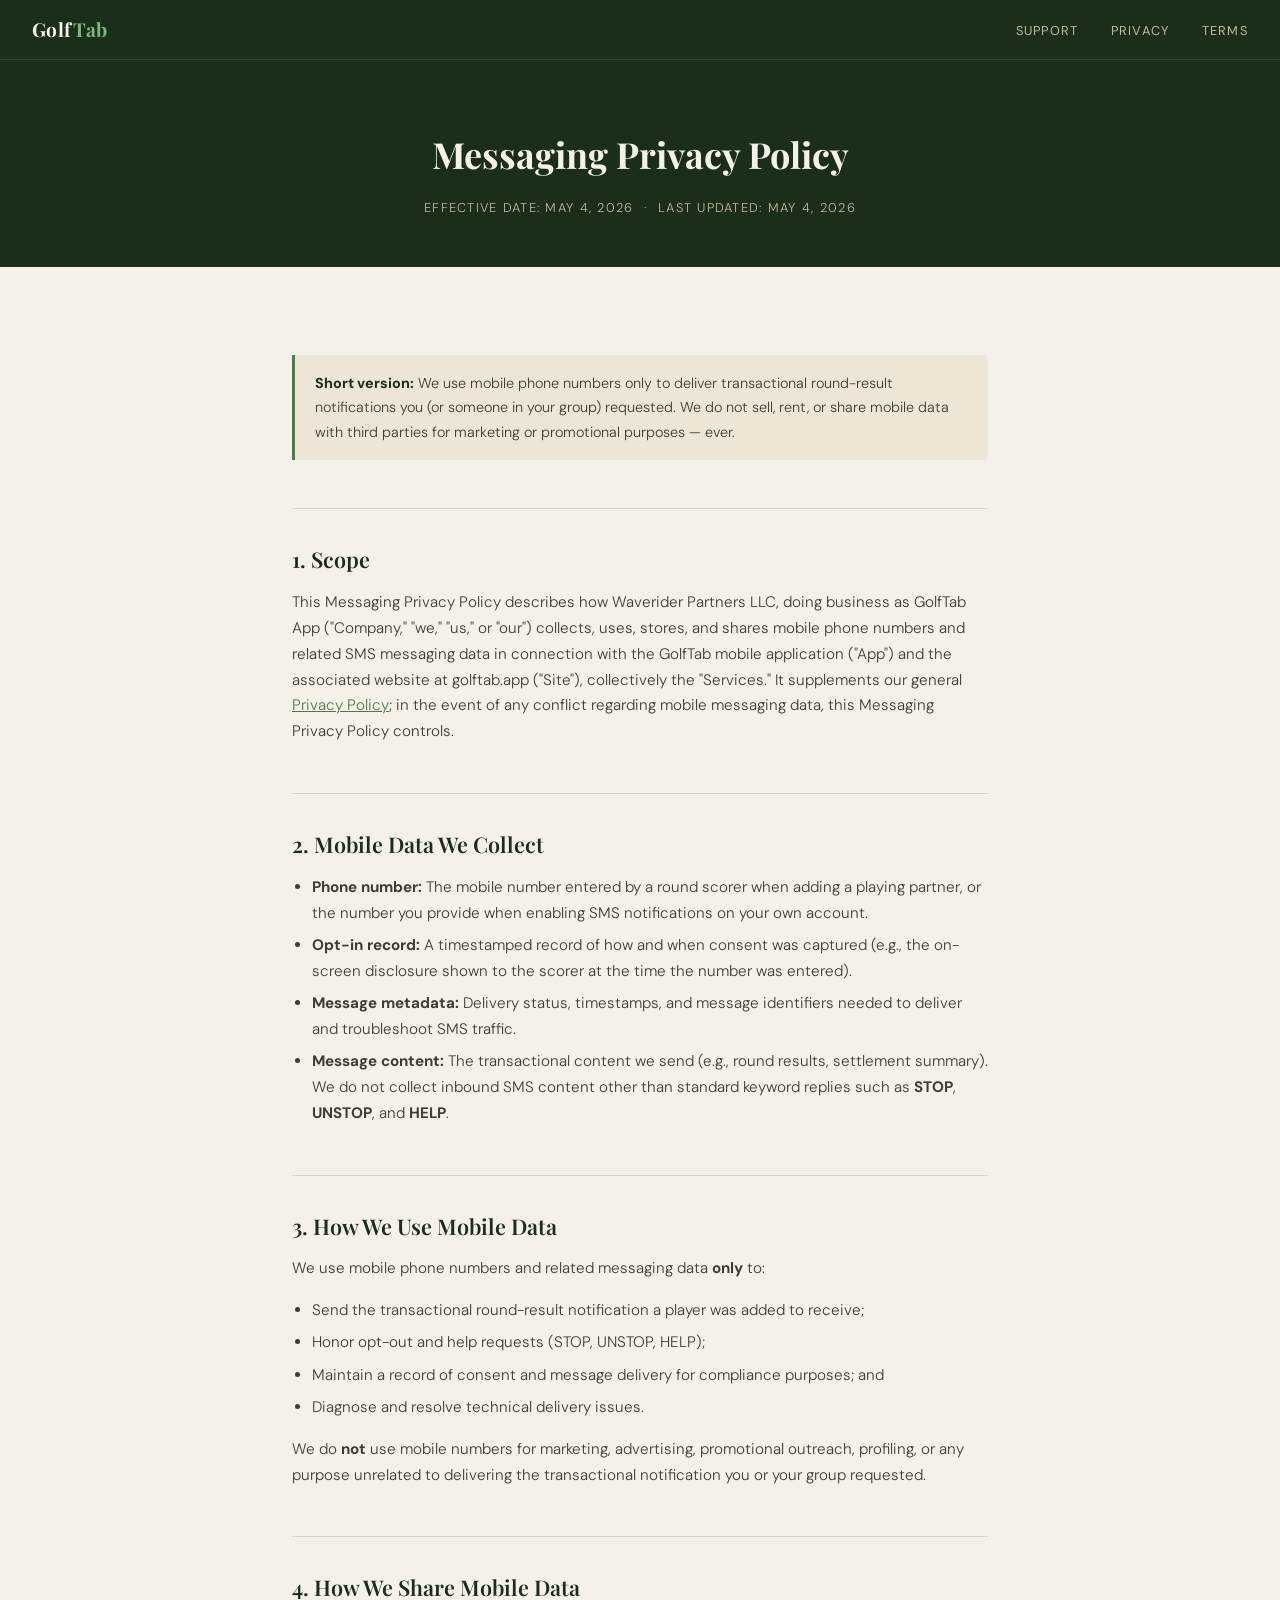
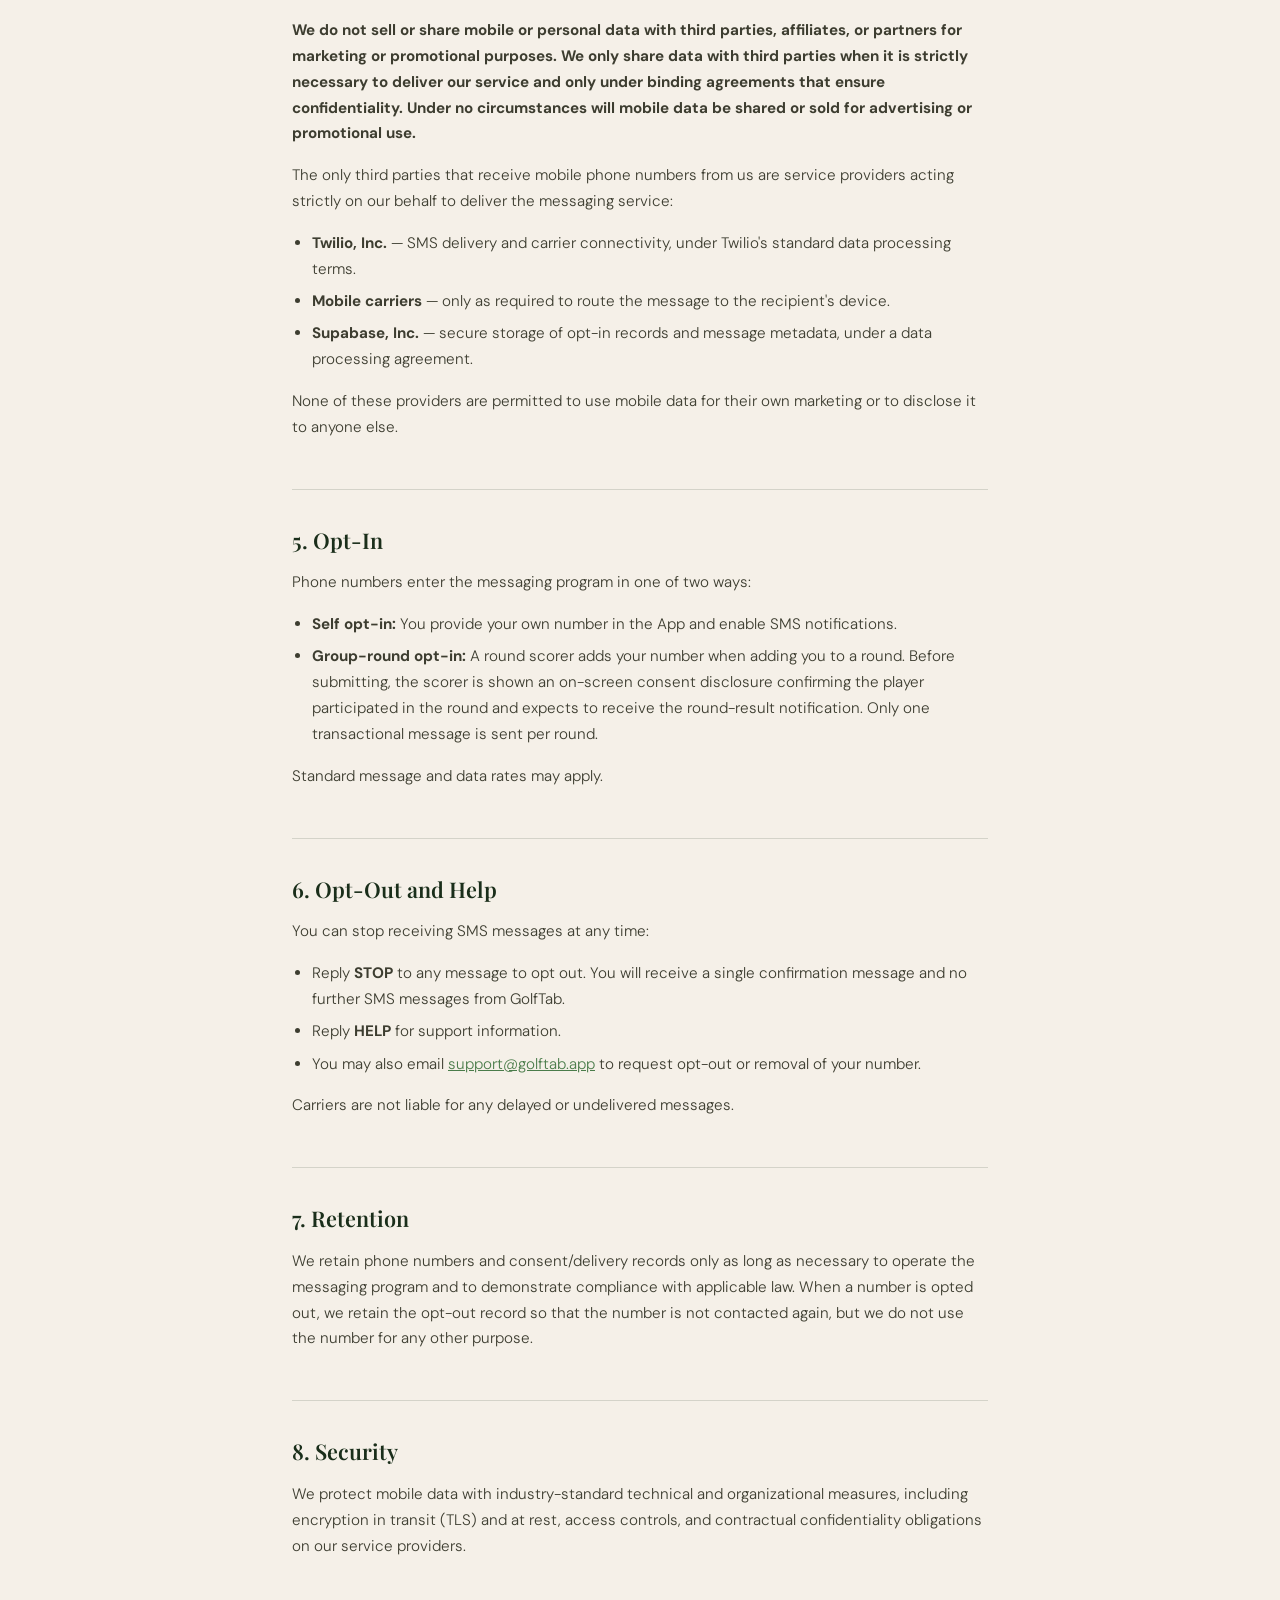
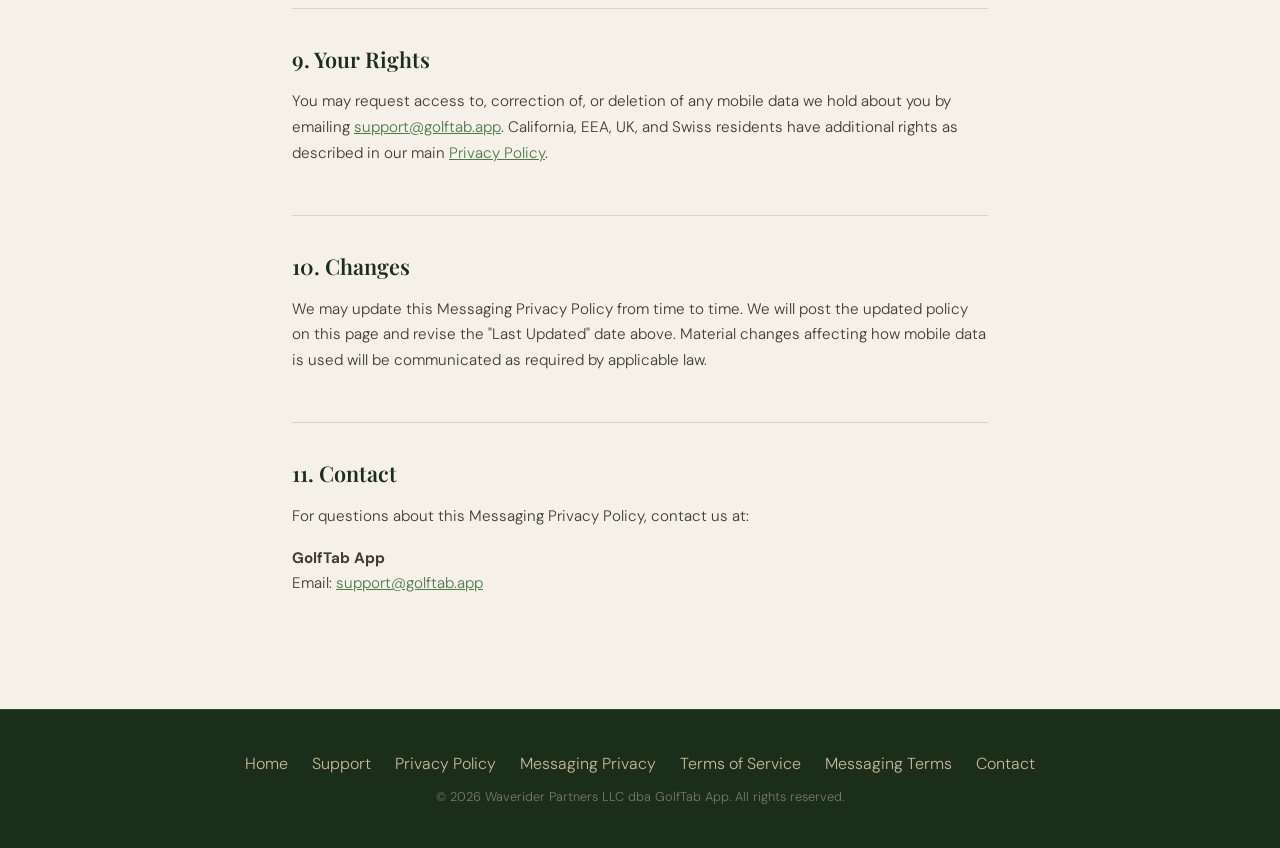
==== commit c63fbc00: "Set all legal doc dates to May 4, 2026" ====
--- a/messaging-privacy.html
+++ b/messaging-privacy.html
@@ -20,7 +20,7 @@
 
 <div class="legal-hero">
   <h1>Messaging Privacy Policy</h1>
-  <p class="meta">Effective Date: June 1, 2025 &nbsp;·&nbsp; Last Updated: May 4, 2026</p>
+  <p class="meta">Effective Date: May 4, 2026 &nbsp;·&nbsp; Last Updated: May 4, 2026</p>
 </div>
 
 <div class="legal-body">
